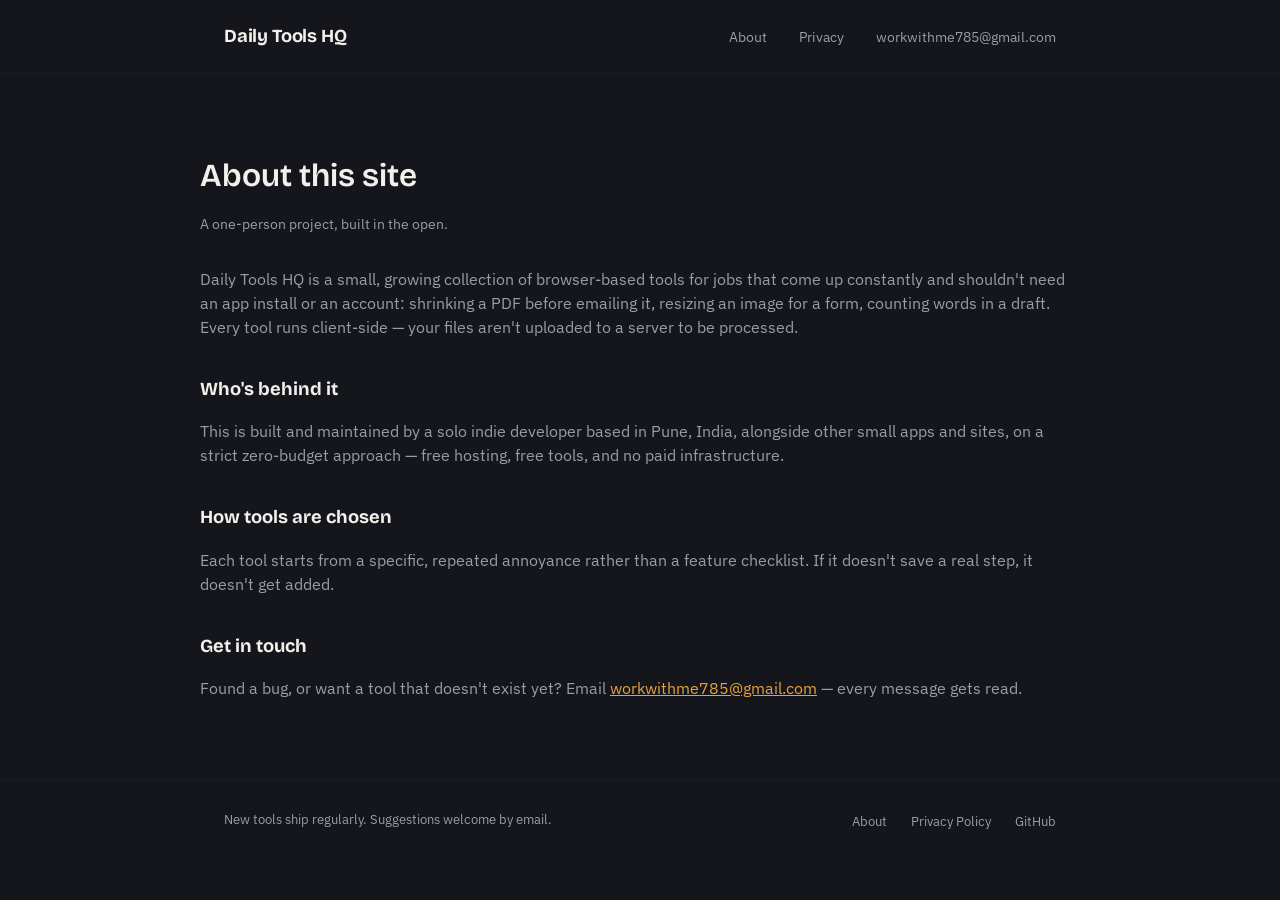
==== about.html @ 0db4f224 "Add files via upload" ====
<!DOCTYPE html>
<html lang="en">
<head>
<meta charset="UTF-8" />
<meta name="viewport" content="width=device-width, initial-scale=1.0" />
<title>About — Daily Tools HQ</title>
<meta name="description" content="Why Daily Tools HQ exists and who builds it." />
<link rel="stylesheet" href="style.css" />

<!-- AdSense: once approved, paste your auto ads snippet below (Google Ad Manager > Sites > Get code) -->
<!--
<script async src="https://pagead2.googlesyndication.com/pagead/js/adsbygoogle.js?client=ca-pub-9715275055190011" crossorigin="anonymous"></script>
-->
</head>
<body>

<header class="site-header">
  <div class="wrap">
    <a href="index.html" class="brand" data-site-name>Daily Tools HQ</a>
    <nav class="site-nav">
      <a href="about.html">About</a>
      <a href="privacy.html">Privacy</a>
      <a data-contact-email href="#">Contact</a>
    </nav>
  </div>
</header>

<main>
  <div class="wrap page-content">
    <h1>About this site</h1>
    <p class="updated">A one-person project, built in the open.</p>

    <p>
      Daily Tools HQ is a small, growing collection of browser-based tools for jobs that come
      up constantly and shouldn't need an app install or an account: shrinking a PDF before
      emailing it, resizing an image for a form, counting words in a draft. Every tool runs
      client-side — your files aren't uploaded to a server to be processed.
    </p>

    <h2>Who's behind it</h2>
    <p>
      This is built and maintained by a solo indie developer based in Pune, India, alongside
      other small apps and sites, on a strict zero-budget approach — free hosting, free tools,
      and no paid infrastructure.
    </p>

    <h2>How tools are chosen</h2>
    <p>
      Each tool starts from a specific, repeated annoyance rather than a feature checklist.
      If it doesn't save a real step, it doesn't get added.
    </p>

    <h2>Get in touch</h2>
    <p>
      Found a bug, or want a tool that doesn't exist yet? Email
      <a data-contact-email href="#">the address here</a> — every message gets read.
    </p>
  </div>
</main>

<footer class="site-footer">
  <div class="wrap">
    <p data-footer-note>New tools ship regularly. Suggestions welcome by email.</p>
    <nav>
      <a href="about.html">About</a>
      <a href="privacy.html">Privacy Policy</a>
      <a data-github-url href="#" target="_blank" rel="noopener noreferrer">GitHub</a>
    </nav>
  </div>
</footer>

<script src="script.js"></script>
</body>
</html>
---- style.css ----
@import url('https://fonts.googleapis.com/css2?family=Bricolage+Grotesque:opsz,wght@12..96,400;12..96,500;12..96,600;12..96,700&family=IBM+Plex+Sans:wght@400;500;600&display=swap');

:root {
  --ink: #14161c;
  --surface: #1b1e27;
  --surface-raised: #22252f;
  --line: #33374300;
  --line-solid: #34384333;
  --text: #f2f0ea;
  --text-muted: #9a9ca8;
  --amber: #e8a23d;
  --amber-dim: #a97730;
  --teal: #4fb3a9;
  --radius: 4px;
  --max-width: 880px;
}

* { box-sizing: border-box; }

html { scroll-behavior: smooth; }

body {
  margin: 0;
  background: var(--ink);
  color: var(--text);
  font-family: 'IBM Plex Sans', -apple-system, BlinkMacSystemFont, sans-serif;
  font-size: 16px;
  line-height: 1.55;
  -webkit-font-smoothing: antialiased;
}

.wrap {
  max-width: var(--max-width);
  margin: 0 auto;
  padding: 0 24px;
}

/* ---------- Header ---------- */

header.site-header {
  border-bottom: 1px solid var(--line-solid);
  background:
    linear-gradient(var(--ink), var(--ink)) padding-box,
    repeating-linear-gradient(
      to right,
      #ffffff08 0,
      #ffffff08 1px,
      transparent 1px,
      transparent 64px
    ) border-box;
}

.site-header .wrap {
  display: flex;
  align-items: center;
  justify-content: space-between;
  padding-top: 22px;
  padding-bottom: 22px;
}

.brand {
  font-family: 'Bricolage Grotesque', sans-serif;
  font-weight: 700;
  font-size: 1.15rem;
  color: var(--text);
  text-decoration: none;
  letter-spacing: -0.01em;
}

nav.site-nav a {
  color: var(--text-muted);
  text-decoration: none;
  font-size: 0.9rem;
  margin-left: 28px;
  transition: color 0.15s ease;
}

nav.site-nav a:hover,
nav.site-nav a:focus-visible {
  color: var(--text);
}

/* ---------- Hero ---------- */

.hero {
  padding: 72px 0 56px;
}

.hero h1 {
  font-family: 'Bricolage Grotesque', sans-serif;
  font-weight: 600;
  font-size: clamp(2.1rem, 4.5vw, 3.1rem);
  line-height: 1.12;
  letter-spacing: -0.015em;
  margin: 0 0 20px;
  max-width: 14ch;
}

.hero p.lede {
  font-size: 1.1rem;
  color: var(--text-muted);
  max-width: 52ch;
  margin: 0 0 32px;
}

.stat-row {
  display: flex;
  gap: 40px;
  border-top: 1px solid var(--line-solid);
  padding-top: 24px;
}

.stat {
  display: flex;
  flex-direction: column;
}

.stat .n {
  font-family: 'Bricolage Grotesque', sans-serif;
  font-size: 1.6rem;
  font-weight: 600;
  color: var(--amber);
}

.stat .l {
  font-size: 0.82rem;
  color: var(--text-muted);
}

/* ---------- Filters ---------- */

.filters {
  display: flex;
  gap: 8px;
  flex-wrap: wrap;
  padding: 8px 0 28px;
}

.filter-btn {
  background: transparent;
  border: 1px solid var(--line-solid);
  color: var(--text-muted);
  font-family: inherit;
  font-size: 0.85rem;
  padding: 7px 14px;
  border-radius: var(--radius);
  cursor: pointer;
  transition: border-color 0.15s ease, color 0.15s ease, background 0.15s ease;
}

.filter-btn:hover {
  color: var(--text);
  border-color: #ffffff4d;
}

.filter-btn.active {
  color: var(--ink);
  background: var(--amber);
  border-color: var(--amber);
  font-weight: 500;
}

/* ---------- Tool list ---------- */

.tool-list {
  border-top: 1px solid var(--line-solid);
}

.tool-row {
  display: grid;
  grid-template-columns: 56px 1fr auto;
  align-items: center;
  gap: 20px;
  padding: 22px 0;
  border-bottom: 1px solid var(--line-solid);
  text-decoration: none;
  color: inherit;
}

.tool-row.is-hidden { display: none; }

.tool-icon {
  width: 44px;
  height: 44px;
  border-radius: var(--radius);
  background: var(--surface-raised);
  border: 1px solid var(--line-solid);
  display: flex;
  align-items: center;
  justify-content: center;
  font-family: 'Bricolage Grotesque', sans-serif;
  font-size: 0.68rem;
  font-weight: 600;
  color: var(--amber);
  letter-spacing: 0.02em;
}

.tool-body h3 {
  margin: 0 0 4px;
  font-family: 'Bricolage Grotesque', sans-serif;
  font-size: 1.05rem;
  font-weight: 600;
  color: var(--text);
}

.tool-body p {
  margin: 0;
  font-size: 0.92rem;
  color: var(--text-muted);
  max-width: 46ch;
}

.tool-meta {
  display: flex;
  align-items: center;
  gap: 14px;
  white-space: nowrap;
}

.tool-cat {
  font-size: 0.76rem;
  color: var(--text-muted);
  border: 1px solid var(--line-solid);
  padding: 3px 9px;
  border-radius: var(--radius);
}

.tool-open {
  font-size: 0.86rem;
  color: var(--amber);
  font-weight: 500;
}

.tool-row.coming .tool-open {
  color: var(--text-muted);
}

.tool-row.coming {
  opacity: 0.6;
  pointer-events: none;
}

.tool-row:not(.coming):hover .tool-body h3 {
  color: var(--amber);
}

.tool-row:not(.coming):hover .tool-icon {
  border-color: var(--amber-dim);
}

.empty-state {
  padding: 40px 0;
  color: var(--text-muted);
  font-size: 0.95rem;
}

/* ---------- About blurb section ---------- */

.about-strip {
  margin-top: 56px;
  padding: 32px 0 48px;
  border-top: 1px solid var(--line-solid);
}

.about-strip p {
  color: var(--text-muted);
  max-width: 60ch;
  font-size: 0.95rem;
}

/* ---------- Footer ---------- */

footer.site-footer {
  border-top: 1px solid var(--line-solid);
  padding: 28px 0 40px;
}

footer.site-footer .wrap {
  display: flex;
  align-items: center;
  justify-content: space-between;
  flex-wrap: wrap;
  gap: 12px;
}

footer.site-footer p {
  margin: 0;
  font-size: 0.82rem;
  color: var(--text-muted);
}

footer.site-footer nav a {
  color: var(--text-muted);
  text-decoration: none;
  font-size: 0.82rem;
  margin-left: 20px;
}

footer.site-footer nav a:hover { color: var(--text); }

/* ---------- Simple content pages (about/privacy) ---------- */

.page-content {
  padding: 56px 0 64px;
}

.page-content h1 {
  font-family: 'Bricolage Grotesque', sans-serif;
  font-weight: 600;
  font-size: 2rem;
  margin-bottom: 8px;
}

.page-content .updated {
  color: var(--text-muted);
  font-size: 0.85rem;
  margin-bottom: 32px;
}

.page-content h2 {
  font-family: 'Bricolage Grotesque', sans-serif;
  font-size: 1.15rem;
  margin-top: 36px;
}

.page-content p, .page-content li {
  color: var(--text-muted);
  font-size: 0.97rem;
}

.page-content a { color: var(--amber); }

/* ---------- Responsive ---------- */

@media (max-width: 620px) {
  .tool-row {
    grid-template-columns: 44px 1fr;
  }
  .tool-meta {
    grid-column: 2;
    padding-top: 2px;
  }
  .stat-row { gap: 28px; }
}

/* ---------- Motion & accessibility ---------- */

@media (prefers-reduced-motion: reduce) {
  html { scroll-behavior: auto; }
  * { transition: none !important; }
}

:focus-visible {
  outline: 2px solid var(--amber);
  outline-offset: 2px;
}
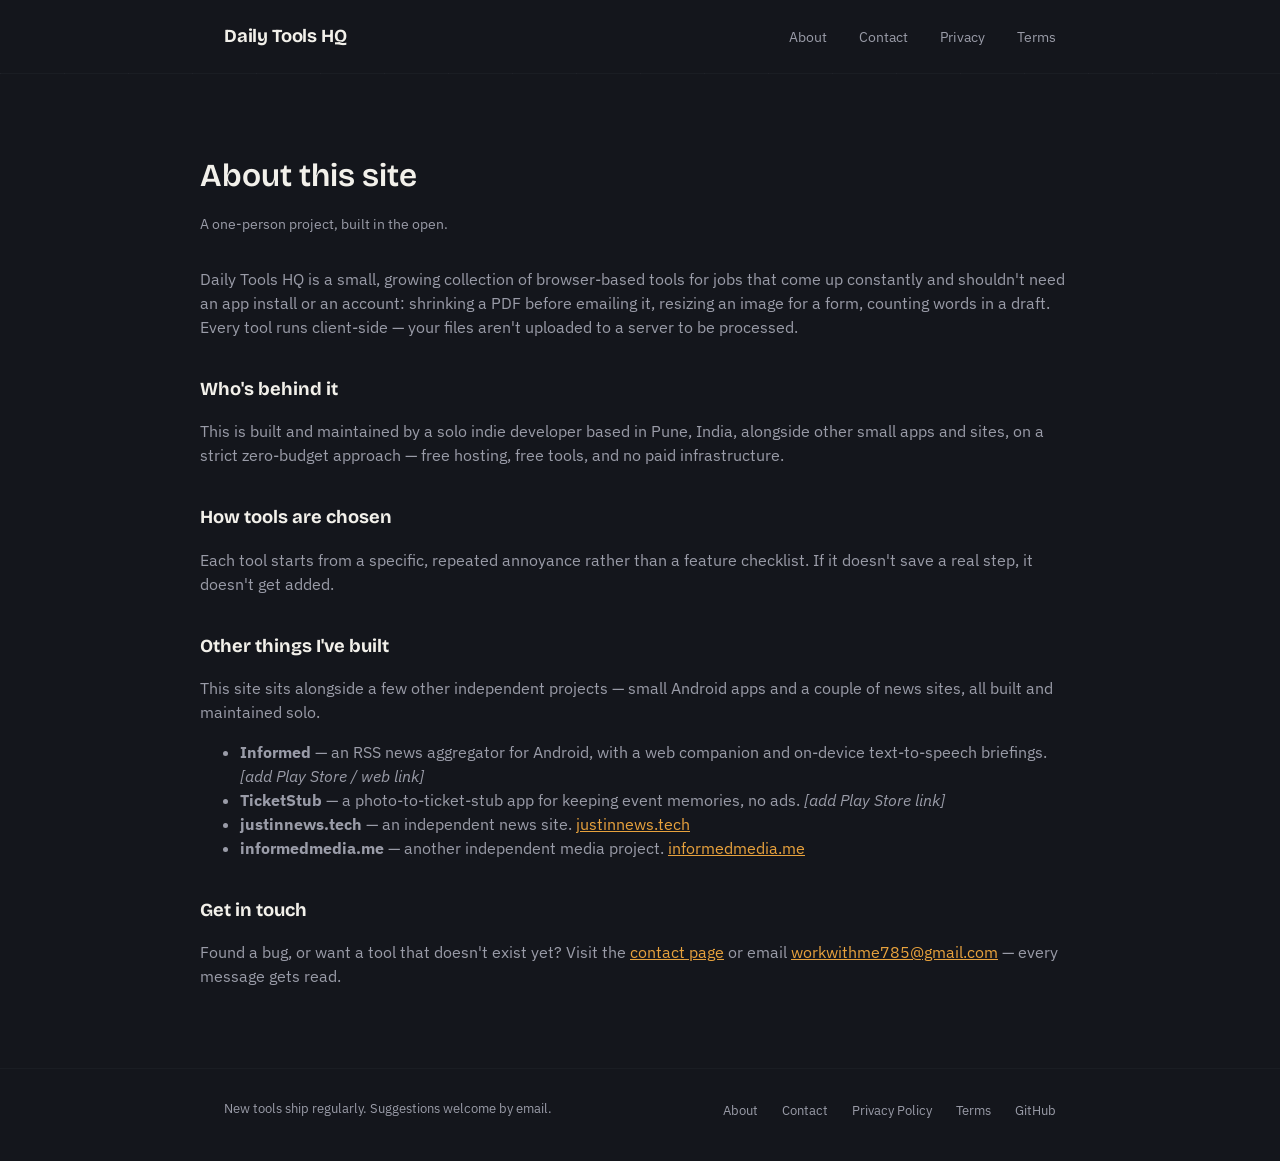
==== commit 2e89c799: "Add files via upload" ====
--- a/about.html
+++ b/about.html
@@ -5,6 +5,9 @@
 <meta name="viewport" content="width=device-width, initial-scale=1.0" />
 <title>About — Daily Tools HQ</title>
 <meta name="description" content="Why Daily Tools HQ exists and who builds it." />
+<link rel="icon" type="image/svg+xml" href="favicon.svg" />
+<link rel="alternate icon" href="favicon.ico" />
+<link rel="apple-touch-icon" href="apple-touch-icon.png" />
 <link rel="stylesheet" href="style.css" />
 
 <!-- AdSense: once approved, paste your auto ads snippet below (Google Ad Manager > Sites > Get code) -->
@@ -19,8 +22,9 @@
     <a href="index.html" class="brand" data-site-name>Daily Tools HQ</a>
     <nav class="site-nav">
       <a href="about.html">About</a>
+      <a href="contact.html">Contact</a>
       <a href="privacy.html">Privacy</a>
-      <a data-contact-email href="#">Contact</a>
+      <a href="terms.html">Terms</a>
     </nav>
   </div>
 </header>
@@ -50,9 +54,23 @@
       If it doesn't save a real step, it doesn't get added.
     </p>
 
+    <h2>Other things I've built</h2>
+    <p>
+      This site sits alongside a few other independent projects — small Android apps and
+      a couple of news sites, all built and maintained solo.
+      <!-- Replace the placeholder links below with your real, live URLs for each project. -->
+    </p>
+    <ul>
+      <li><strong>Informed</strong> — an RSS news aggregator for Android, with a web companion and on-device text-to-speech briefings. <em>[add Play Store / web link]</em></li>
+      <li><strong>TicketStub</strong> — a photo-to-ticket-stub app for keeping event memories, no ads. <em>[add Play Store link]</em></li>
+      <li><strong>justinnews.tech</strong> — an independent news site. <a href="https://justinnews.tech" target="_blank" rel="noopener noreferrer">justinnews.tech</a></li>
+      <li><strong>informedmedia.me</strong> — another independent media project. <a href="https://informedmedia.me" target="_blank" rel="noopener noreferrer">informedmedia.me</a></li>
+    </ul>
+
     <h2>Get in touch</h2>
     <p>
-      Found a bug, or want a tool that doesn't exist yet? Email
+      Found a bug, or want a tool that doesn't exist yet? Visit the
+      <a href="contact.html">contact page</a> or email
       <a data-contact-email href="#">the address here</a> — every message gets read.
     </p>
   </div>
@@ -63,7 +81,9 @@
     <p data-footer-note>New tools ship regularly. Suggestions welcome by email.</p>
     <nav>
       <a href="about.html">About</a>
+      <a href="contact.html">Contact</a>
       <a href="privacy.html">Privacy Policy</a>
+      <a href="terms.html">Terms</a>
       <a data-github-url href="#" target="_blank" rel="noopener noreferrer">GitHub</a>
     </nav>
   </div>
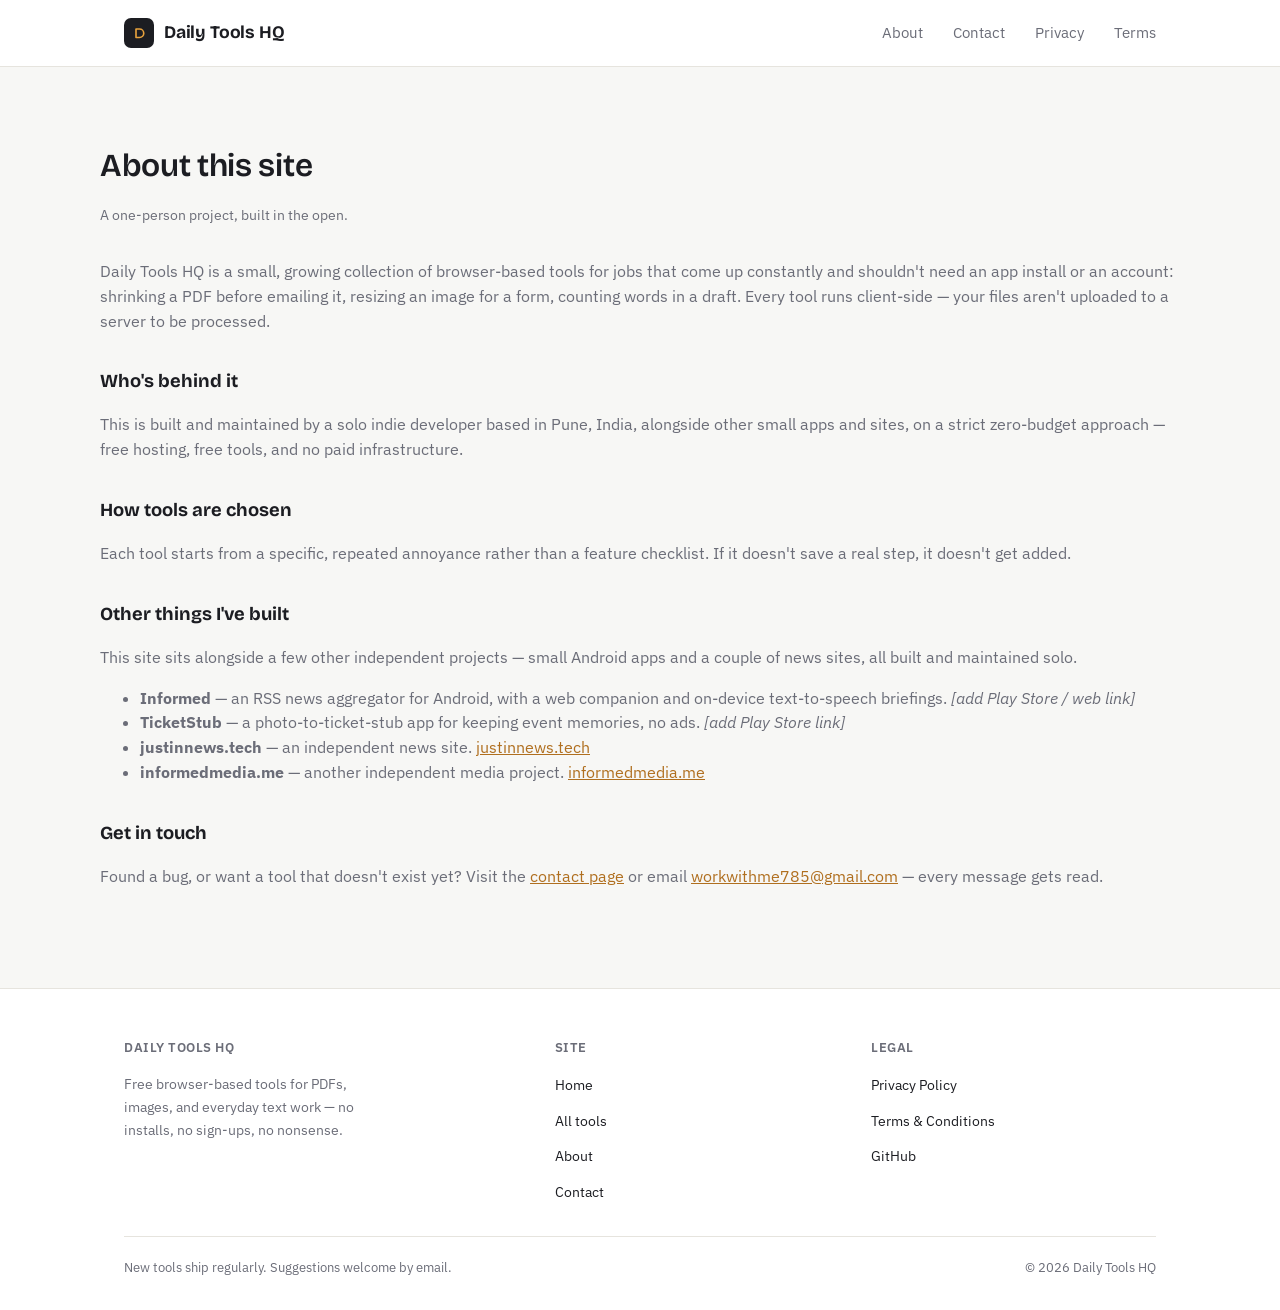
==== commit f5cb2cd1: "Add files via upload" ====
--- a/about.html
+++ b/about.html
@@ -19,7 +19,14 @@
 
 <header class="site-header">
   <div class="wrap">
-    <a href="index.html" class="brand" data-site-name>Daily Tools HQ</a>
+    <a href="index.html" class="brand">
+      <span class="mark">
+        <svg viewBox="0 0 64 64" fill="none" xmlns="http://www.w3.org/2000/svg">
+          <path d="M20 16 h14 a17 17 0 0 1 0 34 h-14 z" stroke="#e8a23d" stroke-width="6.5" stroke-linejoin="round"/>
+        </svg>
+      </span>
+      <span data-site-name>Daily Tools HQ</span>
+    </a>
     <nav class="site-nav">
       <a href="about.html">About</a>
       <a href="contact.html">Contact</a>
@@ -78,17 +85,40 @@
 
 <footer class="site-footer">
   <div class="wrap">
-    <p data-footer-note>New tools ship regularly. Suggestions welcome by email.</p>
-    <nav>
-      <a href="about.html">About</a>
-      <a href="contact.html">Contact</a>
-      <a href="privacy.html">Privacy Policy</a>
-      <a href="terms.html">Terms</a>
-      <a data-github-url href="#" target="_blank" rel="noopener noreferrer">GitHub</a>
-    </nav>
+    <div class="footer-grid">
+      <div class="footer-col">
+        <h4 data-site-name>Daily Tools HQ</h4>
+        <p data-hero-desc>Free browser-based tools for PDFs, images, and everyday text work — no installs, no sign-ups, no nonsense.</p>
+      </div>
+      <div class="footer-col">
+        <h4>Site</h4>
+        <ul>
+          <li><a href="index.html">Home</a></li>
+          <li><a href="index.html#tools">All tools</a></li>
+          <li><a href="about.html">About</a></li>
+          <li><a href="contact.html">Contact</a></li>
+        </ul>
+      </div>
+      <div class="footer-col">
+        <h4>Legal</h4>
+        <ul>
+          <li><a href="privacy.html">Privacy Policy</a></li>
+          <li><a href="terms.html">Terms &amp; Conditions</a></li>
+          <li><a data-github-url href="#" target="_blank" rel="noopener noreferrer">GitHub</a></li>
+        </ul>
+      </div>
+    </div>
+    <div class="footer-bottom">
+      <p data-footer-note>New tools ship regularly. Suggestions welcome by email.</p>
+      <p>&copy; <span class="footer-year"></span> <span data-site-name>Daily Tools HQ</span></p>
+    </div>
   </div>
 </footer>
 
 <script src="script.js"></script>
+<script>
+  document.querySelectorAll('.footer-year').forEach(el => el.textContent = new Date().getFullYear());
+  
+</script>
 </body>
 </html>
--- a/style.css
+++ b/style.css
@@ -1,31 +1,31 @@
-@import url('https://fonts.googleapis.com/css2?family=Bricolage+Grotesque:opsz,wght@12..96,400;12..96,500;12..96,600;12..96,700&family=IBM+Plex+Sans:wght@400;500;600&display=swap');
+@import url('https://fonts.googleapis.com/css2?family=Bricolage+Grotesque:opsz,wght@12..96,500;12..96,600;12..96,700&family=IBM+Plex+Sans:wght@400;500;600&display=swap');
 
 :root {
-  --ink: #14161c;
-  --surface: #1b1e27;
-  --surface-raised: #22252f;
-  --line: #33374300;
-  --line-solid: #34384333;
-  --text: #f2f0ea;
-  --text-muted: #9a9ca8;
-  --amber: #e8a23d;
-  --amber-dim: #a97730;
-  --teal: #4fb3a9;
-  --radius: 4px;
-  --max-width: 880px;
+  --bg: #f7f7f5;
+  --surface: #ffffff;
+  --border: #e6e4de;
+  --ink: #1c1d22;
+  --muted: #6b6d78;
+  --amber: #d98a2b;
+  --amber-deep: #b06f1f;
+  --amber-tint: #fbf0de;
+  --teal: #2f8f82;
+  --radius: 8px;
+  --max-width: 1080px;
+  --shadow-sm: 0 1px 2px rgba(28, 29, 34, 0.05);
+  --shadow-md: 0 4px 16px rgba(28, 29, 34, 0.06);
 }
 
 * { box-sizing: border-box; }
-
 html { scroll-behavior: smooth; }
 
 body {
   margin: 0;
-  background: var(--ink);
-  color: var(--text);
+  background: var(--bg);
+  color: var(--ink);
   font-family: 'IBM Plex Sans', -apple-system, BlinkMacSystemFont, sans-serif;
   font-size: 16px;
-  line-height: 1.55;
+  line-height: 1.6;
   -webkit-font-smoothing: antialiased;
 }
 
@@ -35,96 +35,202 @@
   padding: 0 24px;
 }
 
+a { color: inherit; }
+
 /* ---------- Header ---------- */
 
 header.site-header {
-  border-bottom: 1px solid var(--line-solid);
-  background:
-    linear-gradient(var(--ink), var(--ink)) padding-box,
-    repeating-linear-gradient(
-      to right,
-      #ffffff08 0,
-      #ffffff08 1px,
-      transparent 1px,
-      transparent 64px
-    ) border-box;
+  background: var(--surface);
+  border-bottom: 1px solid var(--border);
+  position: sticky;
+  top: 0;
+  z-index: 20;
 }
 
 .site-header .wrap {
   display: flex;
   align-items: center;
   justify-content: space-between;
-  padding-top: 22px;
-  padding-bottom: 22px;
+  padding-top: 18px;
+  padding-bottom: 18px;
 }
 
 .brand {
+  display: flex;
+  align-items: center;
+  gap: 10px;
   font-family: 'Bricolage Grotesque', sans-serif;
   font-weight: 700;
-  font-size: 1.15rem;
-  color: var(--text);
+  font-size: 1.1rem;
+  color: var(--ink);
   text-decoration: none;
   letter-spacing: -0.01em;
 }
 
+.brand .mark {
+  width: 30px;
+  height: 30px;
+  border-radius: 7px;
+  background: var(--ink);
+  display: flex;
+  align-items: center;
+  justify-content: center;
+  flex-shrink: 0;
+}
+
+.brand .mark svg { width: 16px; height: 16px; }
+
 nav.site-nav a {
-  color: var(--text-muted);
+  color: var(--muted);
   text-decoration: none;
-  font-size: 0.9rem;
-  margin-left: 28px;
+  font-size: 0.92rem;
+  margin-left: 26px;
   transition: color 0.15s ease;
 }
 
 nav.site-nav a:hover,
 nav.site-nav a:focus-visible {
-  color: var(--text);
+  color: var(--ink);
 }
 
 /* ---------- Hero ---------- */
 
 .hero {
-  padding: 72px 0 56px;
+  padding: 68px 0 40px;
+  text-align: center;
 }
 
 .hero h1 {
   font-family: 'Bricolage Grotesque', sans-serif;
   font-weight: 600;
-  font-size: clamp(2.1rem, 4.5vw, 3.1rem);
-  line-height: 1.12;
+  font-size: clamp(2rem, 4.4vw, 2.9rem);
+  line-height: 1.15;
   letter-spacing: -0.015em;
-  margin: 0 0 20px;
-  max-width: 14ch;
+  margin: 0 auto 16px;
+  max-width: 18ch;
 }
 
 .hero p.lede {
-  font-size: 1.1rem;
-  color: var(--text-muted);
-  max-width: 52ch;
-  margin: 0 0 32px;
-}
-
-.stat-row {
-  display: flex;
-  gap: 40px;
-  border-top: 1px solid var(--line-solid);
-  padding-top: 24px;
-}
-
-.stat {
+  font-size: 1.08rem;
+  color: var(--muted);
+  max-width: 46ch;
+  margin: 0 auto 32px;
+}
+
+.search-box {
+  max-width: 480px;
+  margin: 0 auto 36px;
+  position: relative;
+}
+
+.search-box input {
+  width: 100%;
+  padding: 14px 18px 14px 44px;
+  border-radius: 999px;
+  border: 1px solid var(--border);
+  background: var(--surface);
+  font-family: inherit;
+  font-size: 0.96rem;
+  color: var(--ink);
+  box-shadow: var(--shadow-sm);
+  transition: border-color 0.15s ease, box-shadow 0.15s ease;
+}
+
+.search-box input:focus {
+  outline: none;
+  border-color: var(--amber);
+  box-shadow: 0 0 0 3px var(--amber-tint);
+}
+
+.search-box svg {
+  position: absolute;
+  left: 17px;
+  top: 50%;
+  transform: translateY(-50%);
+  width: 17px;
+  height: 17px;
+  color: var(--muted);
+  pointer-events: none;
+}
+
+.feature-strip {
+  display: flex;
+  justify-content: center;
+  flex-wrap: wrap;
+  gap: 10px;
+}
+
+.feature-pill {
+  display: flex;
+  align-items: center;
+  gap: 7px;
+  padding: 8px 14px;
+  border-radius: 999px;
+  background: var(--surface);
+  border: 1px solid var(--border);
+  font-size: 0.83rem;
+  color: var(--muted);
+}
+
+.feature-pill svg { width: 14px; height: 14px; color: var(--amber); flex-shrink: 0; }
+
+/* ---------- Section shell ---------- */
+
+section.section {
+  padding: 52px 0;
+  border-top: 1px solid var(--border);
+}
+
+.section-head {
+  margin-bottom: 28px;
+}
+
+.section-head h2 {
+  font-family: 'Bricolage Grotesque', sans-serif;
+  font-weight: 600;
+  font-size: 1.5rem;
+  margin: 0 0 8px;
+  letter-spacing: -0.01em;
+}
+
+.section-head p {
+  color: var(--muted);
+  margin: 0;
+  max-width: 56ch;
+}
+
+/* ---------- Category chips ---------- */
+
+.category-grid {
+  display: grid;
+  grid-template-columns: repeat(auto-fill, minmax(150px, 1fr));
+  gap: 12px;
+}
+
+.category-card {
   display: flex;
   flex-direction: column;
-}
-
-.stat .n {
-  font-family: 'Bricolage Grotesque', sans-serif;
-  font-size: 1.6rem;
-  font-weight: 600;
-  color: var(--amber);
-}
-
-.stat .l {
-  font-size: 0.82rem;
-  color: var(--text-muted);
+  gap: 4px;
+  padding: 18px;
+  border-radius: var(--radius);
+  border: 1px solid var(--border);
+  background: var(--surface);
+  cursor: pointer;
+  text-align: left;
+  font-family: inherit;
+  transition: border-color 0.15s ease, box-shadow 0.15s ease;
+}
+
+.category-card:hover { border-color: var(--amber); box-shadow: var(--shadow-sm); }
+
+.category-card .cat-name {
+  font-weight: 600;
+  font-size: 0.95rem;
+}
+
+.category-card .cat-count {
+  font-size: 0.8rem;
+  color: var(--muted);
 }
 
 /* ---------- Filters ---------- */
@@ -133,175 +239,246 @@
   display: flex;
   gap: 8px;
   flex-wrap: wrap;
-  padding: 8px 0 28px;
+  margin-bottom: 24px;
 }
 
 .filter-btn {
-  background: transparent;
-  border: 1px solid var(--line-solid);
-  color: var(--text-muted);
+  background: var(--surface);
+  border: 1px solid var(--border);
+  color: var(--muted);
   font-family: inherit;
   font-size: 0.85rem;
   padding: 7px 14px;
-  border-radius: var(--radius);
+  border-radius: 999px;
   cursor: pointer;
   transition: border-color 0.15s ease, color 0.15s ease, background 0.15s ease;
 }
 
-.filter-btn:hover {
-  color: var(--text);
-  border-color: #ffffff4d;
-}
+.filter-btn:hover { color: var(--ink); border-color: var(--amber); }
 
 .filter-btn.active {
-  color: var(--ink);
+  color: #fff;
   background: var(--amber);
   border-color: var(--amber);
   font-weight: 500;
 }
 
-/* ---------- Tool list ---------- */
-
-.tool-list {
-  border-top: 1px solid var(--line-solid);
-}
-
-.tool-row {
+/* ---------- Tool cards ---------- */
+
+.tool-grid {
   display: grid;
-  grid-template-columns: 56px 1fr auto;
-  align-items: center;
-  gap: 20px;
-  padding: 22px 0;
-  border-bottom: 1px solid var(--line-solid);
+  grid-template-columns: repeat(auto-fill, minmax(260px, 1fr));
+  gap: 16px;
+}
+
+.tool-card {
+  display: flex;
+  flex-direction: column;
+  gap: 12px;
+  padding: 20px;
+  border-radius: var(--radius);
+  border: 1px solid var(--border);
+  background: var(--surface);
   text-decoration: none;
   color: inherit;
-}
-
-.tool-row.is-hidden { display: none; }
+  transition: border-color 0.15s ease, box-shadow 0.15s ease, transform 0.15s ease;
+}
+
+.tool-card.is-hidden { display: none; }
+
+.tool-card:not(.coming):hover {
+  border-color: var(--amber);
+  box-shadow: var(--shadow-md);
+  transform: translateY(-2px);
+}
+
+.tool-card.coming {
+  opacity: 0.65;
+  pointer-events: none;
+}
+
+.tool-card-top {
+  display: flex;
+  align-items: flex-start;
+  justify-content: space-between;
+  gap: 12px;
+}
 
 .tool-icon {
-  width: 44px;
-  height: 44px;
-  border-radius: var(--radius);
-  background: var(--surface-raised);
-  border: 1px solid var(--line-solid);
+  width: 42px;
+  height: 42px;
+  border-radius: 8px;
+  background: var(--amber-tint);
+  border: 1px solid var(--border);
   display: flex;
   align-items: center;
   justify-content: center;
   font-family: 'Bricolage Grotesque', sans-serif;
-  font-size: 0.68rem;
-  font-weight: 600;
+  font-size: 0.64rem;
+  font-weight: 700;
+  color: var(--amber-deep);
+  letter-spacing: 0.02em;
+  flex-shrink: 0;
+}
+
+.tool-badge {
+  font-size: 0.72rem;
+  padding: 3px 9px;
+  border-radius: 999px;
+  border: 1px solid var(--border);
+  color: var(--muted);
+  white-space: nowrap;
+}
+
+.tool-badge.live { color: var(--teal); border-color: #cfe6e2; background: #f1f9f8; }
+.tool-badge.soon { color: var(--muted); }
+
+.tool-card h3 {
+  margin: 0;
+  font-family: 'Bricolage Grotesque', sans-serif;
+  font-size: 1.05rem;
+  font-weight: 600;
+}
+
+.tool-card p {
+  margin: 0;
+  font-size: 0.9rem;
+  color: var(--muted);
+  flex-grow: 1;
+}
+
+.tool-card .tool-cta {
+  font-size: 0.86rem;
+  font-weight: 500;
+  color: var(--amber-deep);
+}
+
+.tool-card.coming .tool-cta { color: var(--muted); }
+
+.empty-state {
+  padding: 32px 0;
+  color: var(--muted);
+  font-size: 0.95rem;
+  text-align: center;
+}
+
+/* ---------- How it works ---------- */
+
+.steps-grid {
+  display: grid;
+  grid-template-columns: repeat(auto-fit, minmax(220px, 1fr));
+  gap: 24px;
+}
+
+.step {
+  display: flex;
+  flex-direction: column;
+  gap: 8px;
+}
+
+.step .step-num {
+  font-family: 'Bricolage Grotesque', sans-serif;
+  font-weight: 700;
+  font-size: 1.5rem;
   color: var(--amber);
-  letter-spacing: 0.02em;
-}
-
-.tool-body h3 {
-  margin: 0 0 4px;
-  font-family: 'Bricolage Grotesque', sans-serif;
-  font-size: 1.05rem;
-  font-weight: 600;
-  color: var(--text);
-}
-
-.tool-body p {
-  margin: 0;
-  font-size: 0.92rem;
-  color: var(--text-muted);
-  max-width: 46ch;
-}
-
-.tool-meta {
-  display: flex;
+}
+
+.step h3 {
+  margin: 0;
+  font-size: 1rem;
+  font-family: 'Bricolage Grotesque', sans-serif;
+  font-weight: 600;
+}
+
+.step p {
+  margin: 0;
+  color: var(--muted);
+  font-size: 0.9rem;
+}
+
+/* ---------- About strip ---------- */
+
+.about-strip p {
+  color: var(--muted);
+  max-width: 60ch;
+  font-size: 0.97rem;
+}
+
+.about-strip a.inline-link {
+  color: var(--amber-deep);
+  font-weight: 500;
+  text-decoration: none;
+}
+
+/* ---------- Footer ---------- */
+
+footer.site-footer {
+  background: var(--surface);
+  border-top: 1px solid var(--border);
+  padding: 48px 0 32px;
+  margin-top: 24px;
+}
+
+.footer-grid {
+  display: grid;
+  grid-template-columns: 1.4fr 1fr 1fr;
+  gap: 32px;
+  padding-bottom: 32px;
+}
+
+.footer-col h4 {
+  font-size: 0.82rem;
+  text-transform: uppercase;
+  letter-spacing: 0.04em;
+  color: var(--muted);
+  margin: 0 0 14px;
+  font-weight: 600;
+}
+
+.footer-col p {
+  color: var(--muted);
+  font-size: 0.9rem;
+  max-width: 34ch;
+  margin: 0;
+}
+
+.footer-col ul {
+  list-style: none;
+  margin: 0;
+  padding: 0;
+  display: flex;
+  flex-direction: column;
+  gap: 10px;
+}
+
+.footer-col a {
+  text-decoration: none;
+  color: var(--ink);
+  font-size: 0.9rem;
+}
+
+.footer-col a:hover { color: var(--amber-deep); }
+
+.footer-bottom {
+  border-top: 1px solid var(--border);
+  padding-top: 20px;
+  display: flex;
+  justify-content: space-between;
   align-items: center;
-  gap: 14px;
-  white-space: nowrap;
-}
-
-.tool-cat {
-  font-size: 0.76rem;
-  color: var(--text-muted);
-  border: 1px solid var(--line-solid);
-  padding: 3px 9px;
-  border-radius: var(--radius);
-}
-
-.tool-open {
-  font-size: 0.86rem;
-  color: var(--amber);
-  font-weight: 500;
-}
-
-.tool-row.coming .tool-open {
-  color: var(--text-muted);
-}
-
-.tool-row.coming {
-  opacity: 0.6;
-  pointer-events: none;
-}
-
-.tool-row:not(.coming):hover .tool-body h3 {
-  color: var(--amber);
-}
-
-.tool-row:not(.coming):hover .tool-icon {
-  border-color: var(--amber-dim);
-}
-
-.empty-state {
-  padding: 40px 0;
-  color: var(--text-muted);
-  font-size: 0.95rem;
-}
-
-/* ---------- About blurb section ---------- */
-
-.about-strip {
-  margin-top: 56px;
-  padding: 32px 0 48px;
-  border-top: 1px solid var(--line-solid);
-}
-
-.about-strip p {
-  color: var(--text-muted);
-  max-width: 60ch;
-  font-size: 0.95rem;
-}
-
-/* ---------- Footer ---------- */
-
-footer.site-footer {
-  border-top: 1px solid var(--line-solid);
-  padding: 28px 0 40px;
-}
-
-footer.site-footer .wrap {
-  display: flex;
-  align-items: center;
-  justify-content: space-between;
   flex-wrap: wrap;
-  gap: 12px;
-}
-
-footer.site-footer p {
+  gap: 10px;
+}
+
+.footer-bottom p {
   margin: 0;
   font-size: 0.82rem;
-  color: var(--text-muted);
-}
-
-footer.site-footer nav a {
-  color: var(--text-muted);
-  text-decoration: none;
-  font-size: 0.82rem;
-  margin-left: 20px;
-}
-
-footer.site-footer nav a:hover { color: var(--text); }
-
-/* ---------- Simple content pages (about/privacy) ---------- */
+  color: var(--muted);
+}
+
+/* ---------- Simple content pages (about/privacy/terms/contact) ---------- */
 
 .page-content {
-  padding: 56px 0 64px;
+  padding: 52px 0 60px;
 }
 
 .page-content h1 {
@@ -309,10 +486,11 @@
   font-weight: 600;
   font-size: 2rem;
   margin-bottom: 8px;
+  letter-spacing: -0.01em;
 }
 
 .page-content .updated {
-  color: var(--text-muted);
+  color: var(--muted);
   font-size: 0.85rem;
   margin-bottom: 32px;
 }
@@ -320,27 +498,26 @@
 .page-content h2 {
   font-family: 'Bricolage Grotesque', sans-serif;
   font-size: 1.15rem;
-  margin-top: 36px;
+  margin-top: 34px;
 }
 
 .page-content p, .page-content li {
-  color: var(--text-muted);
+  color: var(--muted);
   font-size: 0.97rem;
 }
 
-.page-content a { color: var(--amber); }
+.page-content a { color: var(--amber-deep); }
 
 /* ---------- Responsive ---------- */
 
-@media (max-width: 620px) {
-  .tool-row {
-    grid-template-columns: 44px 1fr;
-  }
-  .tool-meta {
-    grid-column: 2;
-    padding-top: 2px;
-  }
-  .stat-row { gap: 28px; }
+@media (max-width: 720px) {
+  .footer-grid { grid-template-columns: 1fr 1fr; }
+  .footer-col:first-child { grid-column: 1 / -1; }
+}
+
+@media (max-width: 480px) {
+  .footer-grid { grid-template-columns: 1fr; }
+  .tool-grid { grid-template-columns: 1fr; }
 }
 
 /* ---------- Motion & accessibility ---------- */
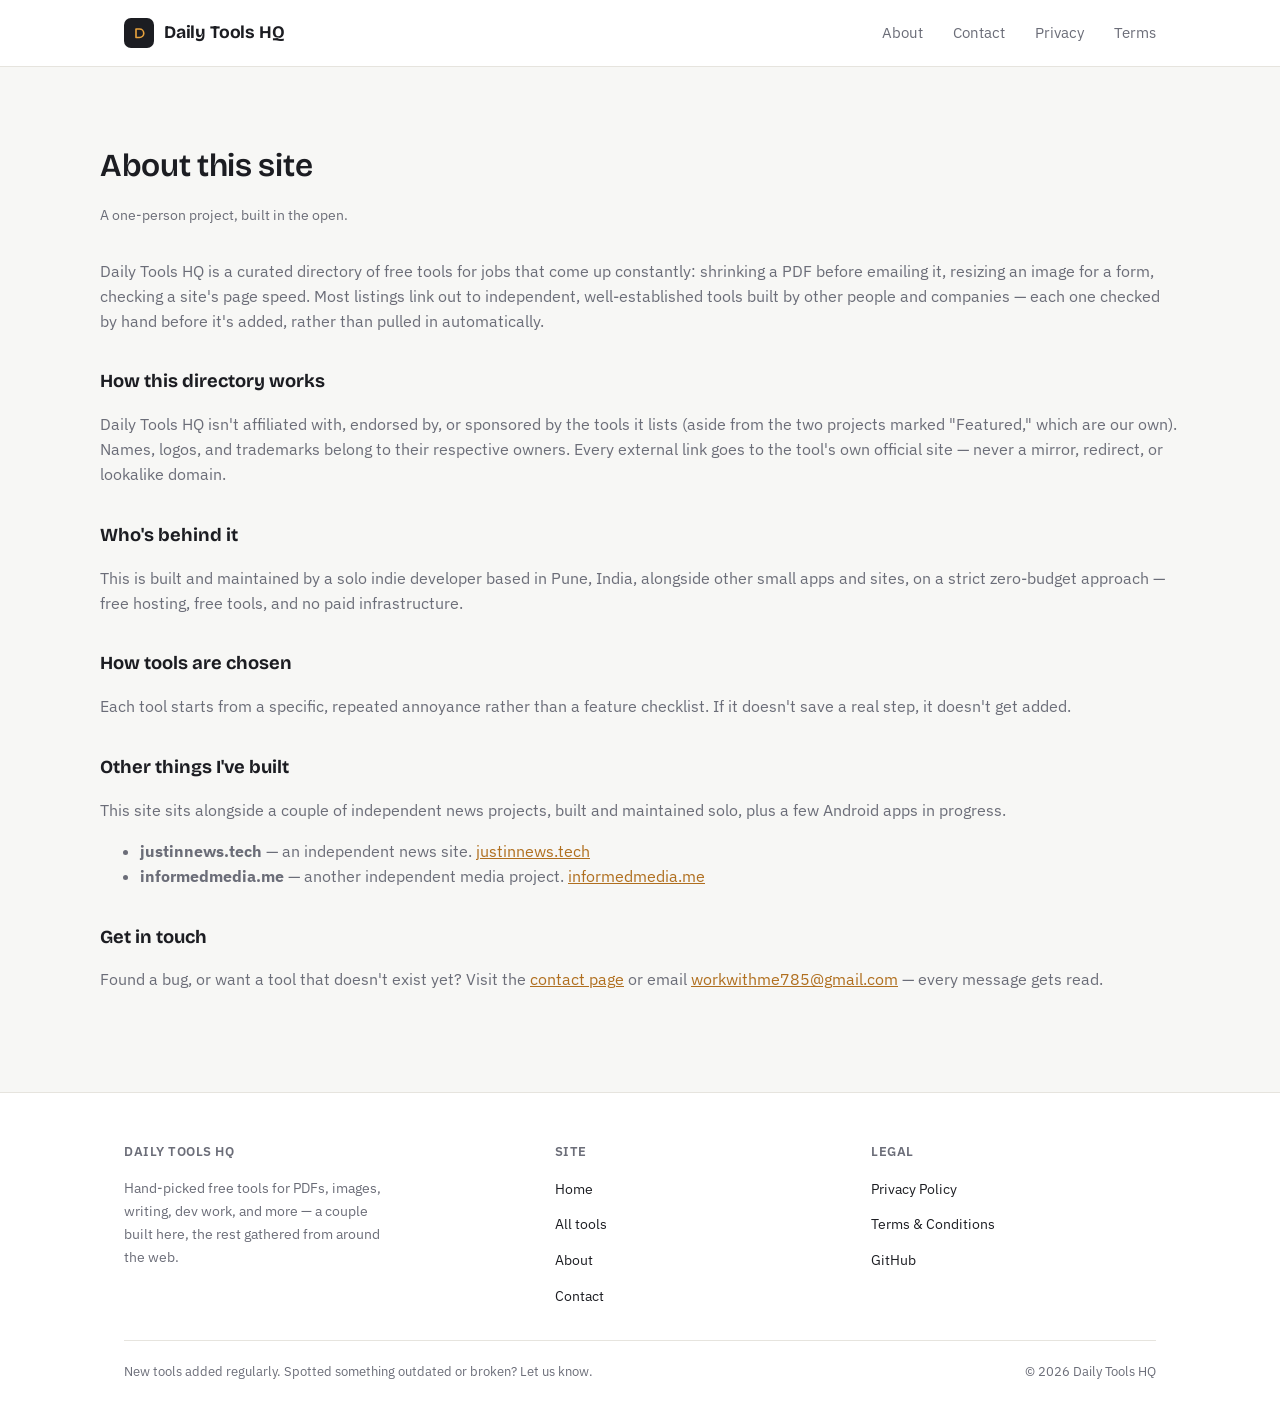
==== commit f5b27483: "Add files via upload" ====
--- a/about.html
+++ b/about.html
@@ -12,7 +12,7 @@
 
 <!-- AdSense: once approved, paste your auto ads snippet below (Google Ad Manager > Sites > Get code) -->
 <!--
-<script async src="https://pagead2.googlesyndication.com/pagead/js/adsbygoogle.js?client=ca-pub-9715275055190011" crossorigin="anonymous"></script>
+<script async src="https://pagead2.googlesyndication.com/pagead/js/adsbygoogle.js?client=ca-pub-7901268014546748" crossorigin="anonymous"></script>
 -->
 </head>
 <body>
@@ -42,10 +42,19 @@
     <p class="updated">A one-person project, built in the open.</p>
 
     <p>
-      Daily Tools HQ is a small, growing collection of browser-based tools for jobs that come
-      up constantly and shouldn't need an app install or an account: shrinking a PDF before
-      emailing it, resizing an image for a form, counting words in a draft. Every tool runs
-      client-side — your files aren't uploaded to a server to be processed.
+      Daily Tools HQ is a curated directory of free tools for jobs that come up constantly:
+      shrinking a PDF before emailing it, resizing an image for a form, checking a site's
+      page speed. Most listings link out to independent, well-established tools built by
+      other people and companies — each one checked by hand before it's added, rather than
+      pulled in automatically.
+    </p>
+
+    <h2>How this directory works</h2>
+    <p>
+      Daily Tools HQ isn't affiliated with, endorsed by, or sponsored by the tools it
+      lists (aside from the two projects marked "Featured," which are our own). Names,
+      logos, and trademarks belong to their respective owners. Every external link goes
+      to the tool's own official site — never a mirror, redirect, or lookalike domain.
     </p>
 
     <h2>Who's behind it</h2>
@@ -63,13 +72,10 @@
 
     <h2>Other things I've built</h2>
     <p>
-      This site sits alongside a few other independent projects — small Android apps and
-      a couple of news sites, all built and maintained solo.
-      <!-- Replace the placeholder links below with your real, live URLs for each project. -->
+      This site sits alongside a couple of independent news projects, built and
+      maintained solo, plus a few Android apps in progress.
     </p>
     <ul>
-      <li><strong>Informed</strong> — an RSS news aggregator for Android, with a web companion and on-device text-to-speech briefings. <em>[add Play Store / web link]</em></li>
-      <li><strong>TicketStub</strong> — a photo-to-ticket-stub app for keeping event memories, no ads. <em>[add Play Store link]</em></li>
       <li><strong>justinnews.tech</strong> — an independent news site. <a href="https://justinnews.tech" target="_blank" rel="noopener noreferrer">justinnews.tech</a></li>
       <li><strong>informedmedia.me</strong> — another independent media project. <a href="https://informedmedia.me" target="_blank" rel="noopener noreferrer">informedmedia.me</a></li>
     </ul>
@@ -88,7 +94,7 @@
     <div class="footer-grid">
       <div class="footer-col">
         <h4 data-site-name>Daily Tools HQ</h4>
-        <p data-hero-desc>Free browser-based tools for PDFs, images, and everyday text work — no installs, no sign-ups, no nonsense.</p>
+        <p data-hero-desc>Hand-picked free tools for PDFs, images, writing, dev work, and more — a couple built here, the rest gathered from around the web.</p>
       </div>
       <div class="footer-col">
         <h4>Site</h4>
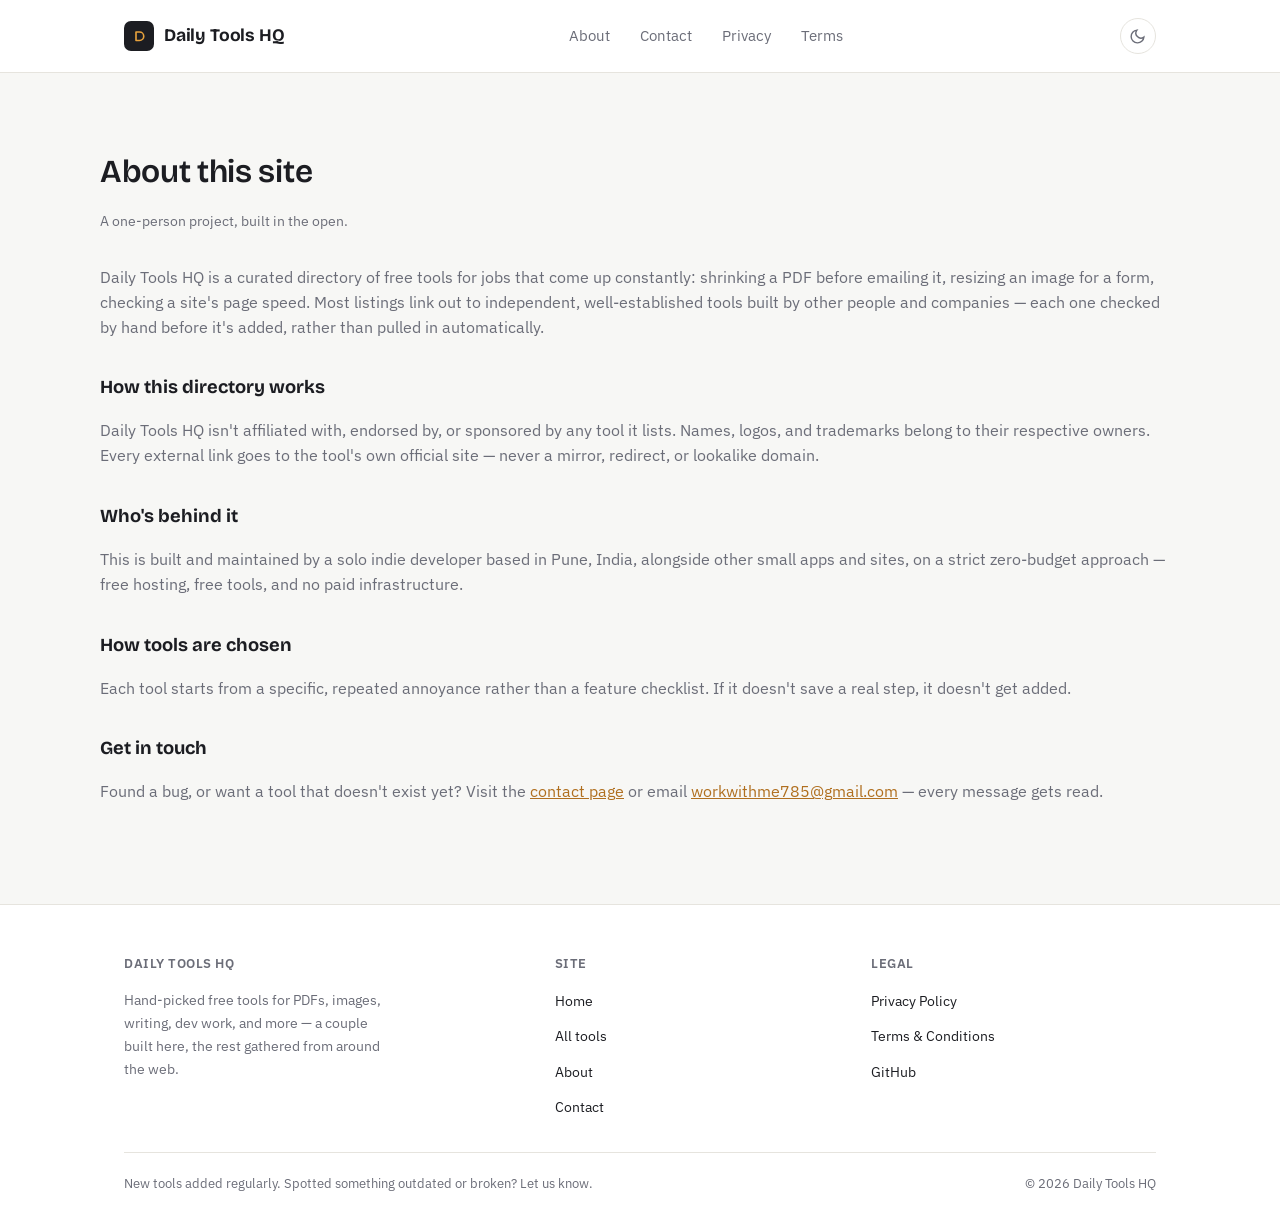
==== commit 8c6981c6: "Add files via upload" ====
--- a/about.html
+++ b/about.html
@@ -33,6 +33,10 @@
       <a href="privacy.html">Privacy</a>
       <a href="terms.html">Terms</a>
     </nav>
+    <button type="button" id="theme-toggle" class="theme-toggle" aria-label="Toggle dark mode">
+      <svg class="icon-moon" viewBox="0 0 24 24" fill="none" stroke="currentColor" stroke-width="2"><path d="M21 12.8A9 9 0 1 1 11.2 3 7 7 0 0 0 21 12.8Z"/></svg>
+      <svg class="icon-sun" viewBox="0 0 24 24" fill="none" stroke="currentColor" stroke-width="2"><circle cx="12" cy="12" r="4"/><path d="M12 2v2M12 20v2M4.9 4.9l1.4 1.4M17.7 17.7l1.4 1.4M2 12h2M20 12h2M4.9 19.1l1.4-1.4M17.7 6.3l1.4-1.4"/></svg>
+    </button>
   </div>
 </header>
 
@@ -51,10 +55,10 @@
 
     <h2>How this directory works</h2>
     <p>
-      Daily Tools HQ isn't affiliated with, endorsed by, or sponsored by the tools it
-      lists (aside from the two projects marked "Featured," which are our own). Names,
-      logos, and trademarks belong to their respective owners. Every external link goes
-      to the tool's own official site — never a mirror, redirect, or lookalike domain.
+      Daily Tools HQ isn't affiliated with, endorsed by, or sponsored by any tool it
+      lists. Names, logos, and trademarks belong to their respective owners. Every
+      external link goes to the tool's own official site — never a mirror, redirect, or
+      lookalike domain.
     </p>
 
     <h2>Who's behind it</h2>
@@ -69,16 +73,6 @@
       Each tool starts from a specific, repeated annoyance rather than a feature checklist.
       If it doesn't save a real step, it doesn't get added.
     </p>
-
-    <h2>Other things I've built</h2>
-    <p>
-      This site sits alongside a couple of independent news projects, built and
-      maintained solo, plus a few Android apps in progress.
-    </p>
-    <ul>
-      <li><strong>justinnews.tech</strong> — an independent news site. <a href="https://justinnews.tech" target="_blank" rel="noopener noreferrer">justinnews.tech</a></li>
-      <li><strong>informedmedia.me</strong> — another independent media project. <a href="https://informedmedia.me" target="_blank" rel="noopener noreferrer">informedmedia.me</a></li>
-    </ul>
 
     <h2>Get in touch</h2>
     <p>
@@ -121,6 +115,10 @@
   </div>
 </footer>
 
+<button type="button" id="back-to-top" class="back-to-top" aria-label="Back to top">
+  <svg viewBox="0 0 24 24" fill="none" stroke="currentColor" stroke-width="2"><path d="M12 19V5M5 12l7-7 7 7"/></svg>
+</button>
+
 <script src="script.js"></script>
 <script>
   document.querySelectorAll('.footer-year').forEach(el => el.textContent = new Date().getFullYear());
--- a/style.css
+++ b/style.css
@@ -16,6 +16,41 @@
   --shadow-md: 0 4px 16px rgba(28, 29, 34, 0.06);
 }
 
+:root[data-theme="dark"] {
+  --bg: #15161a;
+  --surface: #1c1e24;
+  --border: #2c2e36;
+  --ink: #f1f1ee;
+  --muted: #9497a3;
+  --amber: #e8a23d;
+  --amber-deep: #f0b660;
+  --amber-tint: #3a2f1c;
+  --teal: #5fc4b8;
+  --shadow-sm: 0 1px 2px rgba(0, 0, 0, 0.25);
+  --shadow-md: 0 8px 24px rgba(0, 0, 0, 0.35);
+}
+
+@media (prefers-color-scheme: dark) {
+  :root:not([data-theme="light"]) {
+    --bg: #15161a;
+    --surface: #1c1e24;
+    --border: #2c2e36;
+    --ink: #f1f1ee;
+    --muted: #9497a3;
+    --amber: #e8a23d;
+    --amber-deep: #f0b660;
+    --amber-tint: #3a2f1c;
+    --teal: #5fc4b8;
+    --shadow-sm: 0 1px 2px rgba(0, 0, 0, 0.25);
+    --shadow-md: 0 8px 24px rgba(0, 0, 0, 0.35);
+  }
+}
+
+body { transition: background-color 0.2s ease, color 0.2s ease; }
+.site-header, footer.site-footer, .surface, .tool-card, .category-card, .search-box input, .feature-pill, .filter-btn {
+  transition: background-color 0.2s ease, border-color 0.2s ease, color 0.2s ease, box-shadow 0.2s ease, transform 0.15s ease;
+}
+
 * { box-sizing: border-box; }
 html { scroll-behavior: smooth; }
 
@@ -92,6 +127,33 @@
 nav.site-nav a:focus-visible {
   color: var(--ink);
 }
+
+.header-actions {
+  display: flex;
+  align-items: center;
+  gap: 4px;
+}
+
+.theme-toggle {
+  width: 36px;
+  height: 36px;
+  border-radius: 999px;
+  border: 1px solid var(--border);
+  background: var(--surface);
+  color: var(--muted);
+  display: flex;
+  align-items: center;
+  justify-content: center;
+  cursor: pointer;
+  margin-left: 18px;
+  flex-shrink: 0;
+}
+
+.theme-toggle:hover { color: var(--amber); border-color: var(--amber); }
+.theme-toggle svg { width: 17px; height: 17px; }
+.theme-toggle .icon-sun { display: none; }
+:root[data-theme="dark"] .theme-toggle .icon-moon { display: none; }
+:root[data-theme="dark"] .theme-toggle .icon-sun { display: block; }
 
 /* ---------- Hero ---------- */
 
@@ -153,6 +215,33 @@
   pointer-events: none;
 }
 
+.stat-row {
+  display: flex;
+  justify-content: center;
+  gap: 40px;
+  margin-bottom: 28px;
+}
+
+.stat {
+  display: flex;
+  flex-direction: column;
+  align-items: center;
+}
+
+.stat .n {
+  font-family: 'Bricolage Grotesque', sans-serif;
+  font-size: 1.9rem;
+  font-weight: 700;
+  color: var(--amber-deep);
+  line-height: 1;
+}
+
+.stat .l {
+  font-size: 0.8rem;
+  color: var(--muted);
+  margin-top: 4px;
+}
+
 .feature-strip {
   display: flex;
   justify-content: center;
@@ -218,10 +307,22 @@
   cursor: pointer;
   text-align: left;
   font-family: inherit;
-  transition: border-color 0.15s ease, box-shadow 0.15s ease;
-}
-
-.category-card:hover { border-color: var(--amber); box-shadow: var(--shadow-sm); }
+  transition: border-color 0.15s ease, box-shadow 0.15s ease, transform 0.15s ease;
+  opacity: 0;
+  animation: card-in 0.4s ease forwards;
+  animation-delay: calc(var(--stagger, 0) * 40ms);
+}
+
+.category-card:hover {
+  border-color: var(--amber);
+  box-shadow: var(--shadow-sm);
+  transform: translateY(-2px);
+}
+
+.category-card.active {
+  border-color: var(--amber);
+  background: var(--amber-tint);
+}
 
 .category-card .cat-name {
   font-weight: 600;
@@ -279,22 +380,17 @@
   border-radius: var(--radius);
   border: 1px solid var(--border);
   background: var(--surface);
-  text-decoration: none;
-  color: inherit;
-  transition: border-color 0.15s ease, box-shadow 0.15s ease, transform 0.15s ease;
+  opacity: 0;
+  animation: card-in 0.45s ease forwards;
+  animation-delay: calc(var(--stagger, 0) * 25ms);
 }
 
 .tool-card.is-hidden { display: none; }
 
-.tool-card:not(.coming):hover {
+.tool-card:hover {
   border-color: var(--amber);
   box-shadow: var(--shadow-md);
-  transform: translateY(-2px);
-}
-
-.tool-card.coming {
-  opacity: 0.65;
-  pointer-events: none;
+  transform: translateY(-3px);
 }
 
 .tool-card-top {
@@ -303,6 +399,32 @@
   justify-content: space-between;
   gap: 12px;
 }
+
+.copy-btn {
+  width: 30px;
+  height: 30px;
+  border-radius: 7px;
+  border: 1px solid var(--border);
+  background: transparent;
+  color: var(--muted);
+  display: flex;
+  align-items: center;
+  justify-content: center;
+  cursor: pointer;
+  flex-shrink: 0;
+  opacity: 0;
+  transform: scale(0.9);
+}
+
+.tool-card:hover .copy-btn,
+.copy-btn:focus-visible {
+  opacity: 1;
+  transform: scale(1);
+}
+
+.copy-btn svg { width: 14px; height: 14px; }
+.copy-btn:hover { border-color: var(--amber); color: var(--amber-deep); }
+.copy-btn.copied { color: var(--teal); border-color: var(--teal); opacity: 1; transform: scale(1); }
 
 .tool-icon {
   width: 42px;
@@ -321,18 +443,6 @@
   flex-shrink: 0;
 }
 
-.tool-badge {
-  font-size: 0.72rem;
-  padding: 3px 9px;
-  border-radius: 999px;
-  border: 1px solid var(--border);
-  color: var(--muted);
-  white-space: nowrap;
-}
-
-.tool-badge.live { color: var(--teal); border-color: #cfe6e2; background: #f1f9f8; }
-.tool-badge.soon { color: var(--muted); }
-
 .tool-card h3 {
   margin: 0;
   font-family: 'Bricolage Grotesque', sans-serif;
@@ -348,12 +458,30 @@
 }
 
 .tool-card .tool-cta {
+  display: inline-flex;
+  align-items: center;
+  gap: 6px;
   font-size: 0.86rem;
   font-weight: 500;
   color: var(--amber-deep);
-}
-
-.tool-card.coming .tool-cta { color: var(--muted); }
+  text-decoration: none;
+  width: fit-content;
+}
+
+.tool-card .tool-cta svg {
+  width: 13px;
+  height: 13px;
+  transition: transform 0.15s ease;
+}
+
+.tool-card:hover .tool-cta svg {
+  transform: translate(2px, -2px);
+}
+
+@keyframes card-in {
+  from { opacity: 0; transform: translateY(10px); }
+  to { opacity: 1; transform: translateY(0); }
+}
 
 .empty-state {
   padding: 32px 0;
@@ -520,11 +648,70 @@
   .tool-grid { grid-template-columns: 1fr; }
 }
 
+/* ---------- Toast ---------- */
+
+.toast {
+  position: fixed;
+  left: 50%;
+  bottom: 28px;
+  transform: translate(-50%, 12px);
+  background: var(--ink);
+  color: var(--bg);
+  padding: 11px 18px;
+  border-radius: 999px;
+  font-size: 0.86rem;
+  font-weight: 500;
+  box-shadow: var(--shadow-md);
+  opacity: 0;
+  pointer-events: none;
+  transition: opacity 0.2s ease, transform 0.2s ease;
+  z-index: 100;
+}
+
+.toast.show {
+  opacity: 1;
+  transform: translate(-50%, 0);
+}
+
+/* ---------- Back to top ---------- */
+
+.back-to-top {
+  position: fixed;
+  right: 24px;
+  bottom: 24px;
+  width: 44px;
+  height: 44px;
+  border-radius: 999px;
+  border: 1px solid var(--border);
+  background: var(--surface);
+  color: var(--muted);
+  display: flex;
+  align-items: center;
+  justify-content: center;
+  cursor: pointer;
+  box-shadow: var(--shadow-md);
+  opacity: 0;
+  transform: translateY(8px);
+  pointer-events: none;
+  transition: opacity 0.2s ease, transform 0.2s ease, border-color 0.15s ease, color 0.15s ease;
+  z-index: 90;
+}
+
+.back-to-top.visible {
+  opacity: 1;
+  transform: translateY(0);
+  pointer-events: auto;
+}
+
+.back-to-top:hover { border-color: var(--amber); color: var(--amber-deep); }
+.back-to-top svg { width: 18px; height: 18px; }
+
 /* ---------- Motion & accessibility ---------- */
 
 @media (prefers-reduced-motion: reduce) {
   html { scroll-behavior: auto; }
-  * { transition: none !important; }
+  * { transition: none !important; animation: none !important; }
+  .tool-card, .category-card { opacity: 1; }
 }
 
 :focus-visible {
